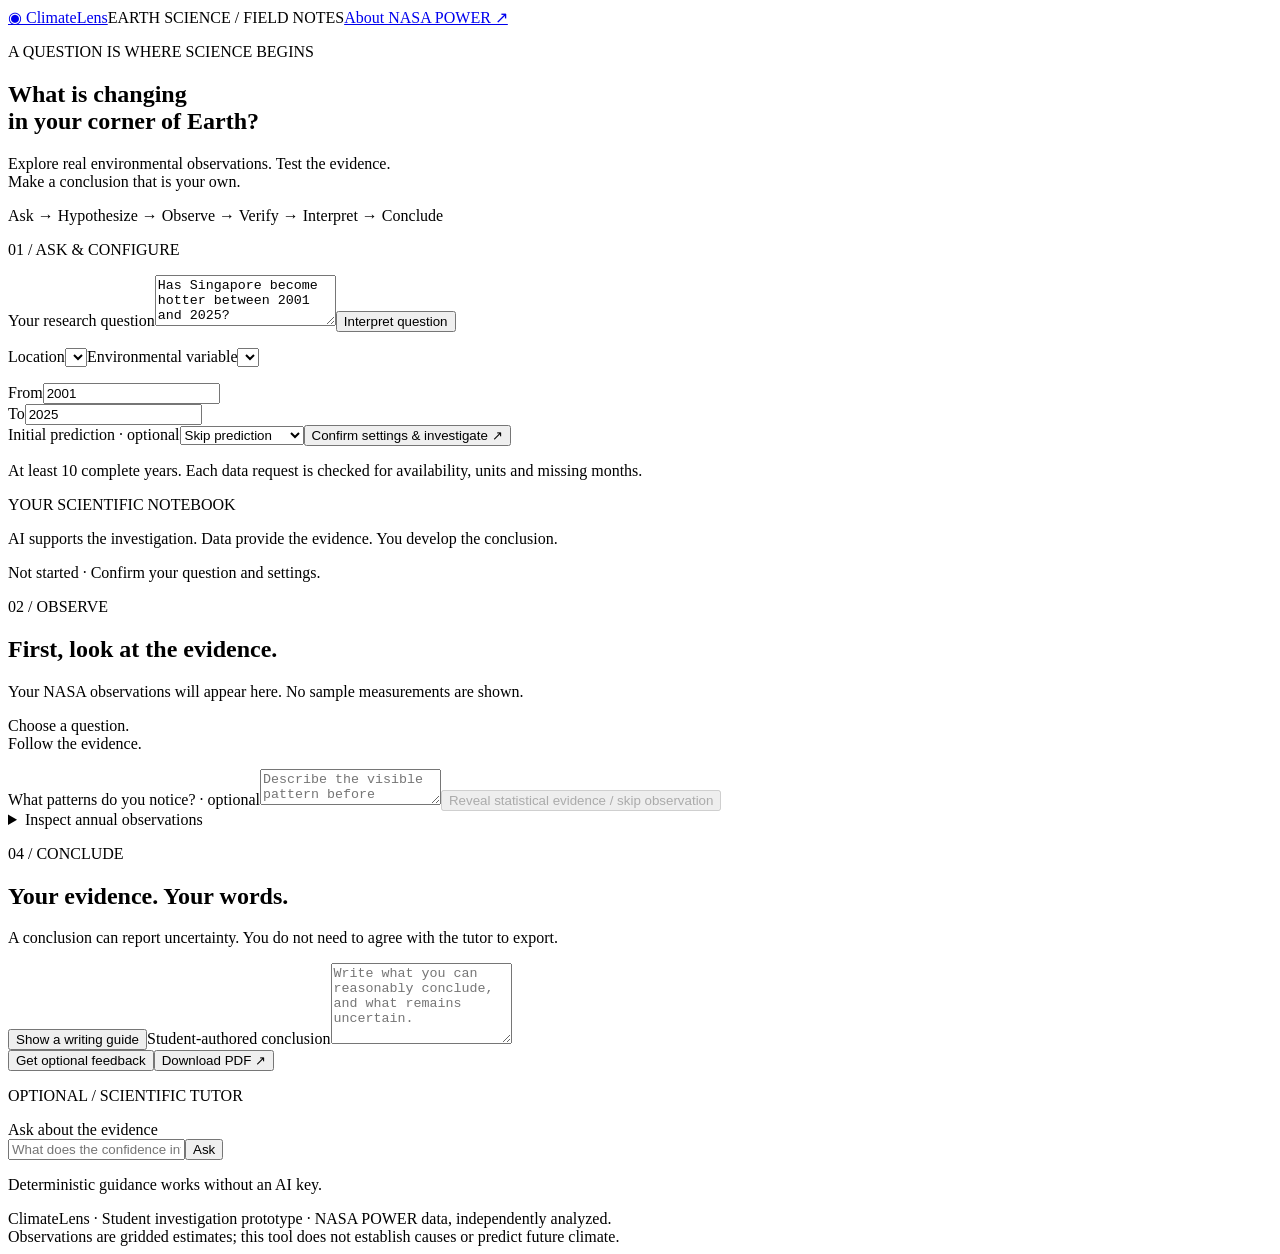
==== app/static/index.html @ 1e6ec60e "Add ClimateLens prototype and Chinese five-person collaboration guide" ====
<!doctype html><html lang="en"><head><meta charset="utf-8"><meta name="viewport" content="width=device-width,initial-scale=1"><title>ClimateLens — Ask. Investigate. Understand.</title><link rel="stylesheet" href="/static/style.css"></head><body>
<header><a href="/" class="brand">◉ ClimateLens</a><span>EARTH SCIENCE / FIELD NOTES</span><a href="https://power.larc.nasa.gov/" target="_blank" rel="noopener">About NASA POWER ↗</a></header>
<main><section class="hero"><p class="eyebrow">A QUESTION IS WHERE SCIENCE BEGINS</p><h1>What is changing<br>in your corner of Earth?</h1><p>Explore real environmental observations. Test the evidence.<br>Make a conclusion that is your own.</p><div class="steps">Ask <b>→</b> Hypothesize <b>→</b> Observe <b>→</b> Verify <b>→</b> Interpret <b>→</b> Conclude</div></section>
<div class="workspace"><aside><section class="card"><p class="eyebrow">01 / ASK & CONFIGURE</p><label for="question">Your research question</label><textarea id="question" rows="3">Has Singapore become hotter between 2001 and 2025?</textarea><button id="interpret" class="secondary">Interpret question</button><p id="parseMessage" class="muted"></p><label for="city">Location</label><select id="city"></select><label for="variable">Environmental variable</label><select id="variable"></select><p id="definition" class="muted"></p><div class="pair"><div><label for="start">From</label><input id="start" type="number" min="2001" value="2001"></div><div><label for="end">To</label><input id="end" type="number" min="2010" value="2025"></div></div><label for="hypothesis">Initial prediction · optional</label><select id="hypothesis"><option value="">Skip prediction</option><option>Increasing trend</option><option>Decreasing trend</option><option>No clear trend</option></select><button id="run">Confirm settings & investigate ↗</button><p class="muted">At least 10 complete years. Each data request is checked for availability, units and missing months.</p></section><div class="note">YOUR SCIENTIFIC NOTEBOOK<p>AI supports the investigation. Data provide the evidence. You develop the conclusion.</p></div></aside>
<div class="content"><div id="status" role="status" aria-live="polite">Not started · Confirm your question and settings.</div><section class="card"><p class="eyebrow">02 / OBSERVE</p><h2 id="chartTitle">First, look at the evidence.</h2><p id="source" class="muted">Your NASA observations will appear here. No sample measurements are shown.</p><div id="chart" class="chart"><p>Choose a question.<br>Follow the evidence.</p></div><label for="observation">What patterns do you notice? · optional</label><textarea id="observation" rows="2" placeholder="Describe the visible pattern before checking the statistics…"></textarea><button id="verify" class="secondary" disabled>Reveal statistical evidence / skip observation</button><details><summary>Inspect annual observations</summary><div id="table"></div></details></section>
<section id="evidence" class="card" hidden><p class="eyebrow">03 / VERIFY & INTERPRET</p><h2>How strong is the evidence?</h2><div id="metrics" class="metrics"></div><p id="interpretation"></p><details><summary>Method, quality and limitations</summary><div id="method"></div></details><label class="check"><input id="reviewed" type="checkbox"> I have reviewed the evidence.</label></section>
<section class="card"><p class="eyebrow">04 / CONCLUDE</p><h2>Your evidence. Your words.</h2><p class="muted">A conclusion can report uncertainty. You do not need to agree with the tutor to export.</p><button id="template" class="secondary">Show a writing guide</button><p id="guide" hidden>For [location] during [period], I found… The estimated change and confidence interval were… This suggests… One limitation is… My original expectation was…</p><label for="conclusion">Student-authored conclusion</label><textarea id="conclusion" rows="5" placeholder="Write what you can reasonably conclude, and what remains uncertain."></textarea><div class="actions"><button id="feedback" class="secondary">Get optional feedback</button><button id="export">Download PDF ↗</button></div></section>
<section class="card tutor"><p class="eyebrow">OPTIONAL / SCIENTIFIC TUTOR</p><label for="message">Ask about the evidence</label><div class="actions"><input id="message" placeholder="What does the confidence interval mean?"><button id="ask">Ask</button></div><p id="tutorMode" class="muted">Deterministic guidance works without an AI key.</p><div id="answer" role="status"></div><button id="applyProposal" class="secondary" hidden>Review proposed settings in Ask</button></section></div></div></main><footer>ClimateLens · Student investigation prototype · NASA POWER data, independently analyzed.<br>Observations are gridded estimates; this tool does not establish causes or predict future climate.</footer><script src="/static/app.js"></script></body></html>
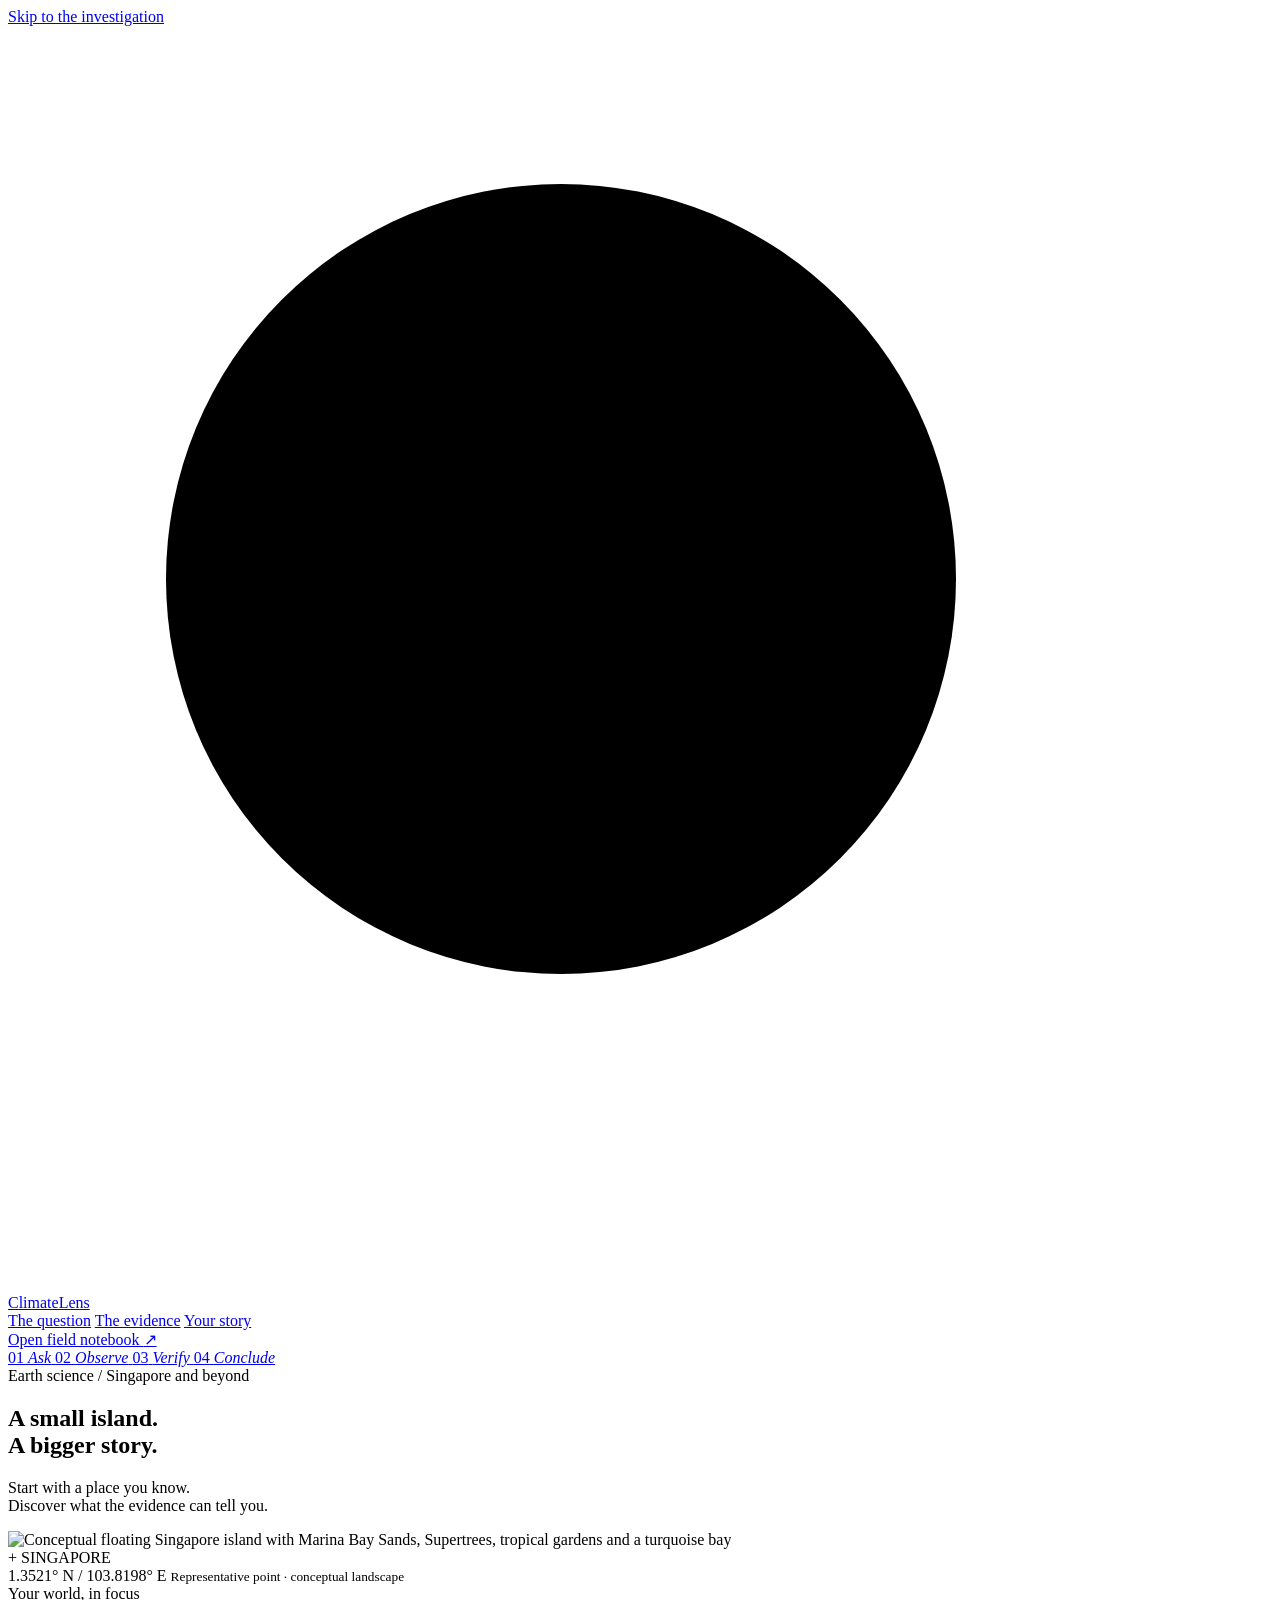
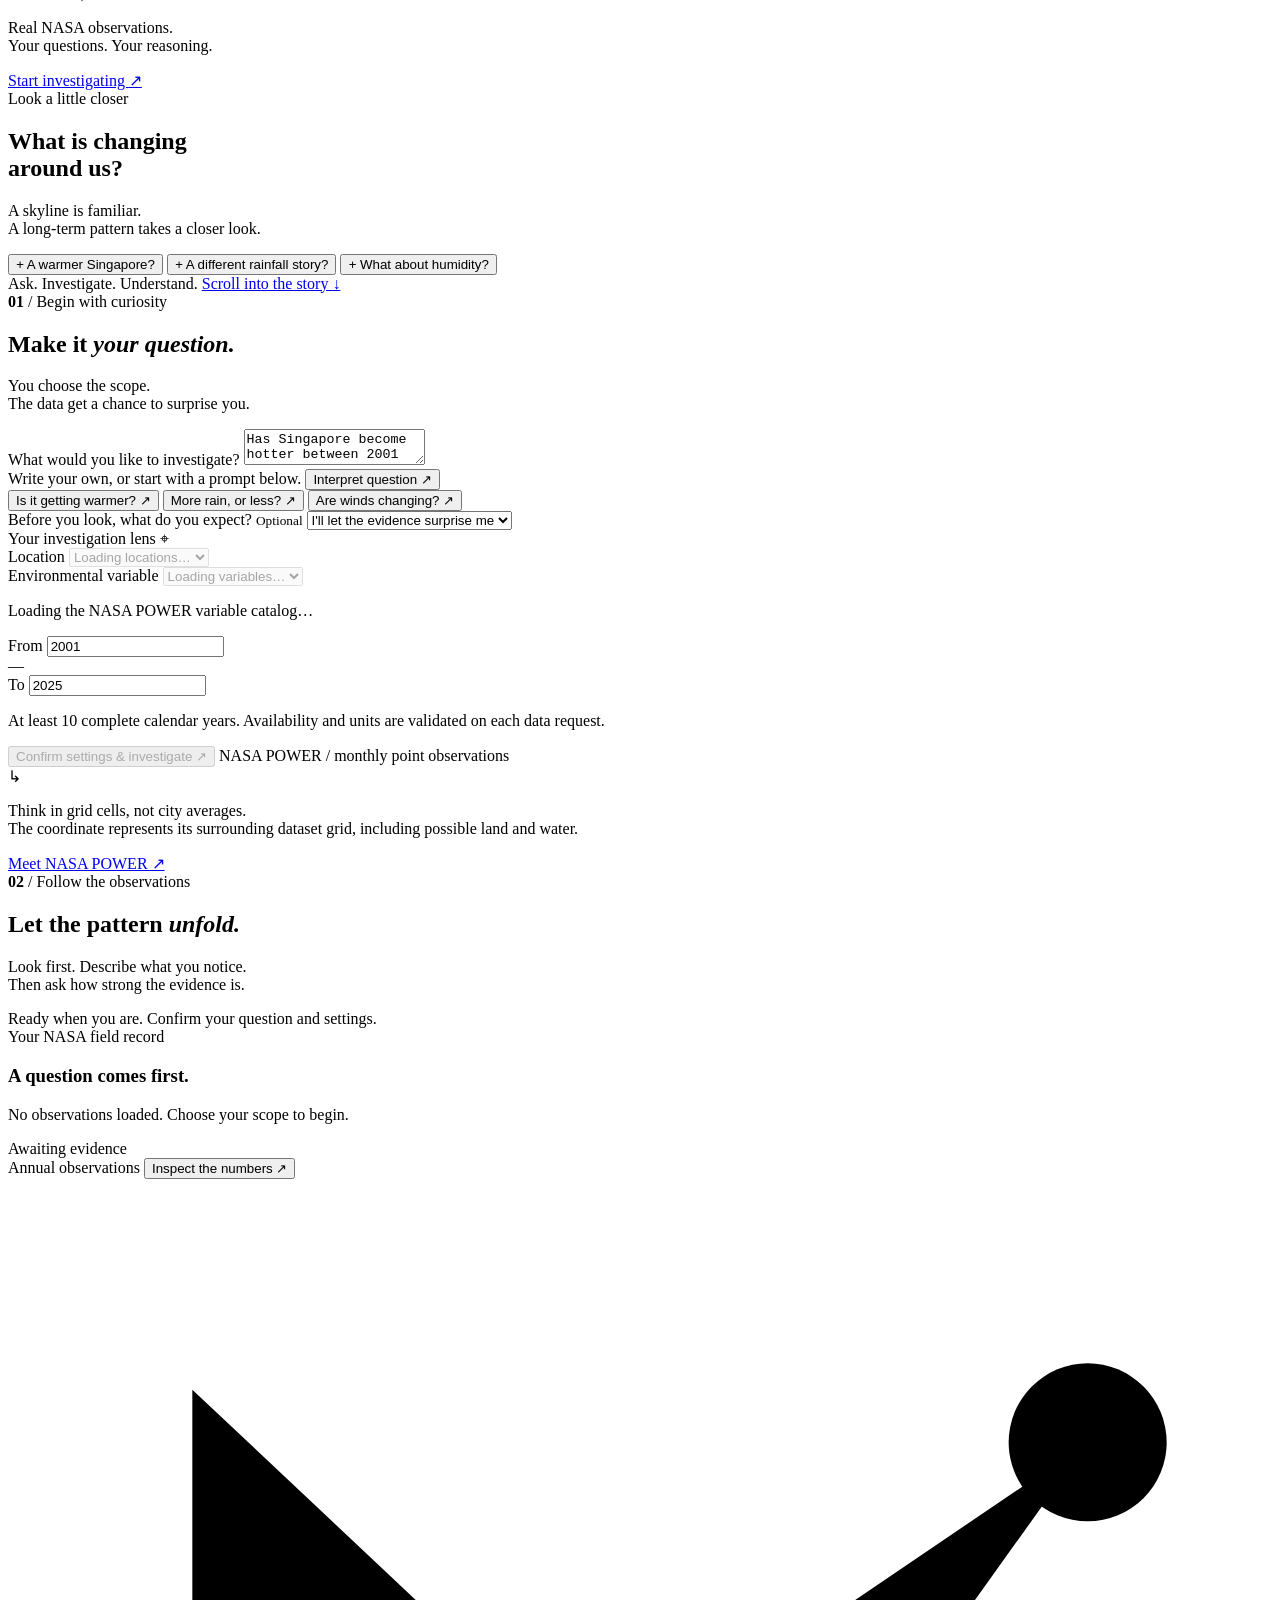
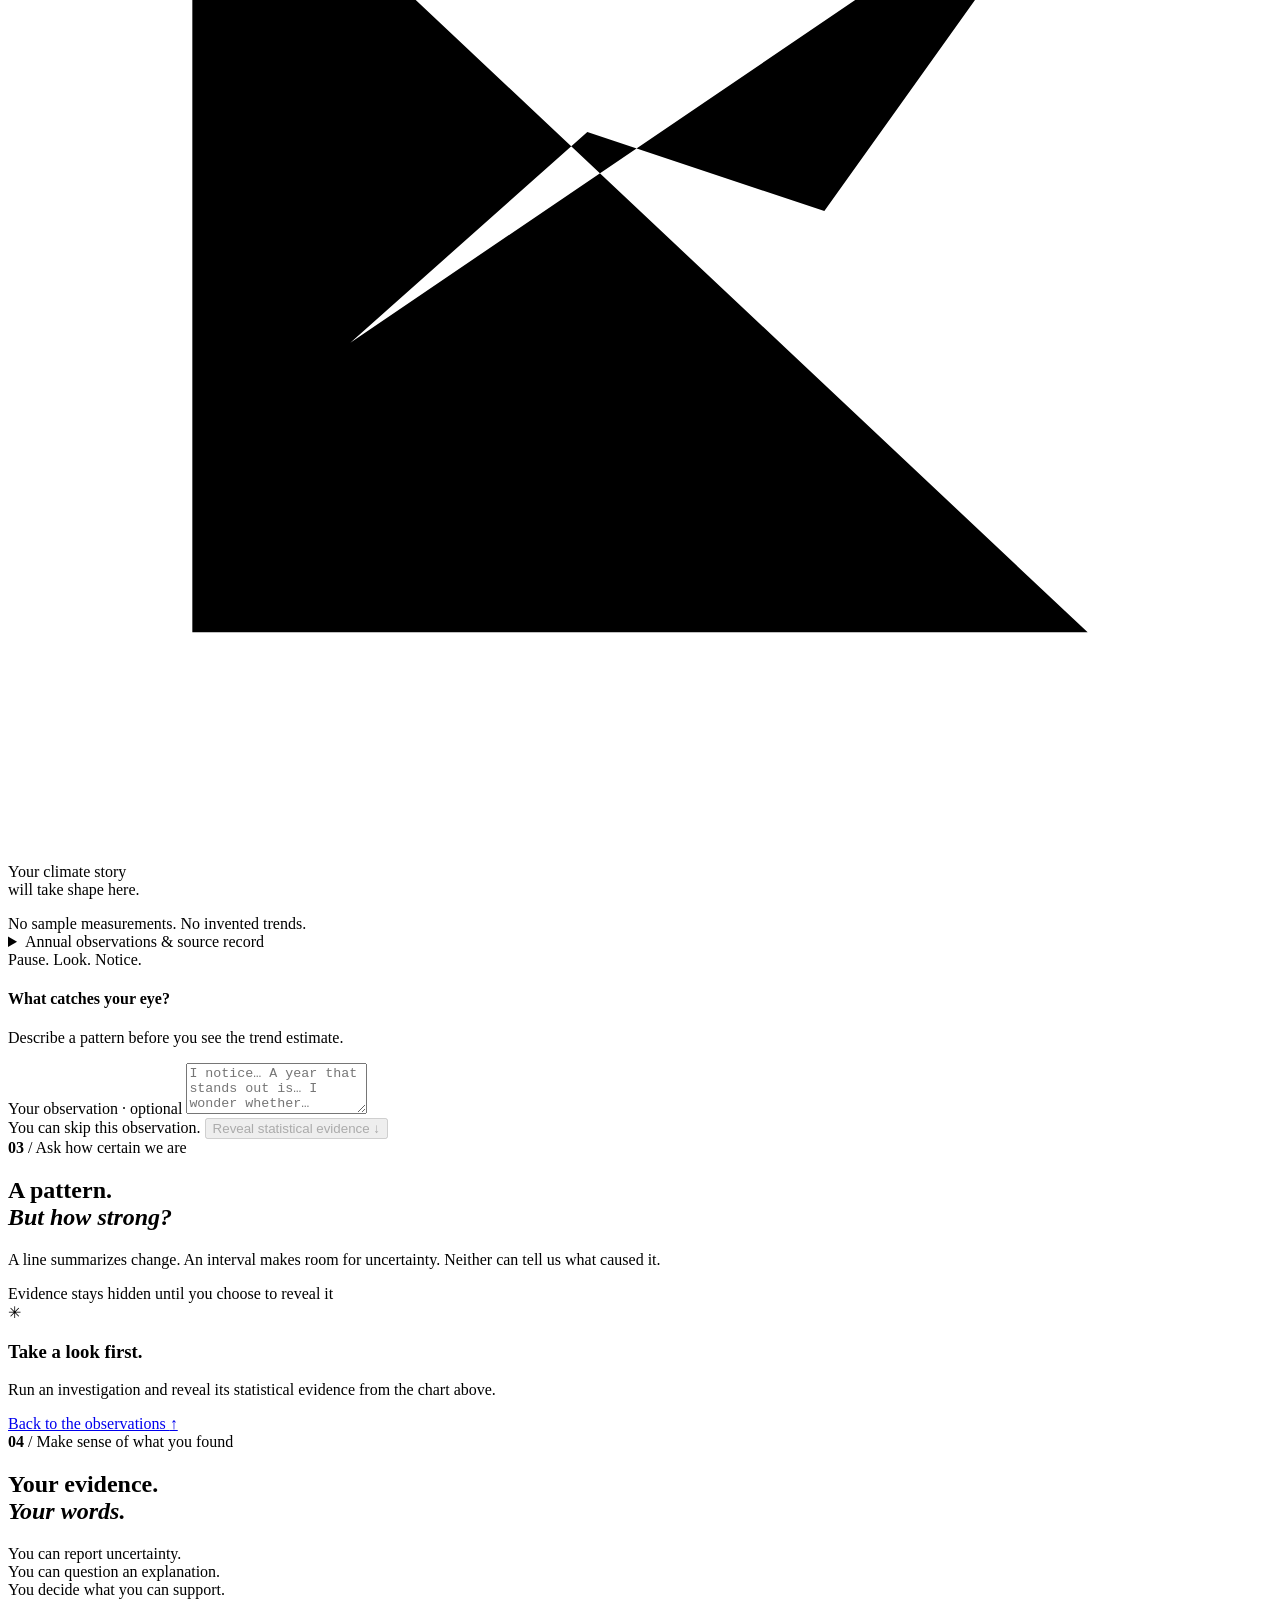
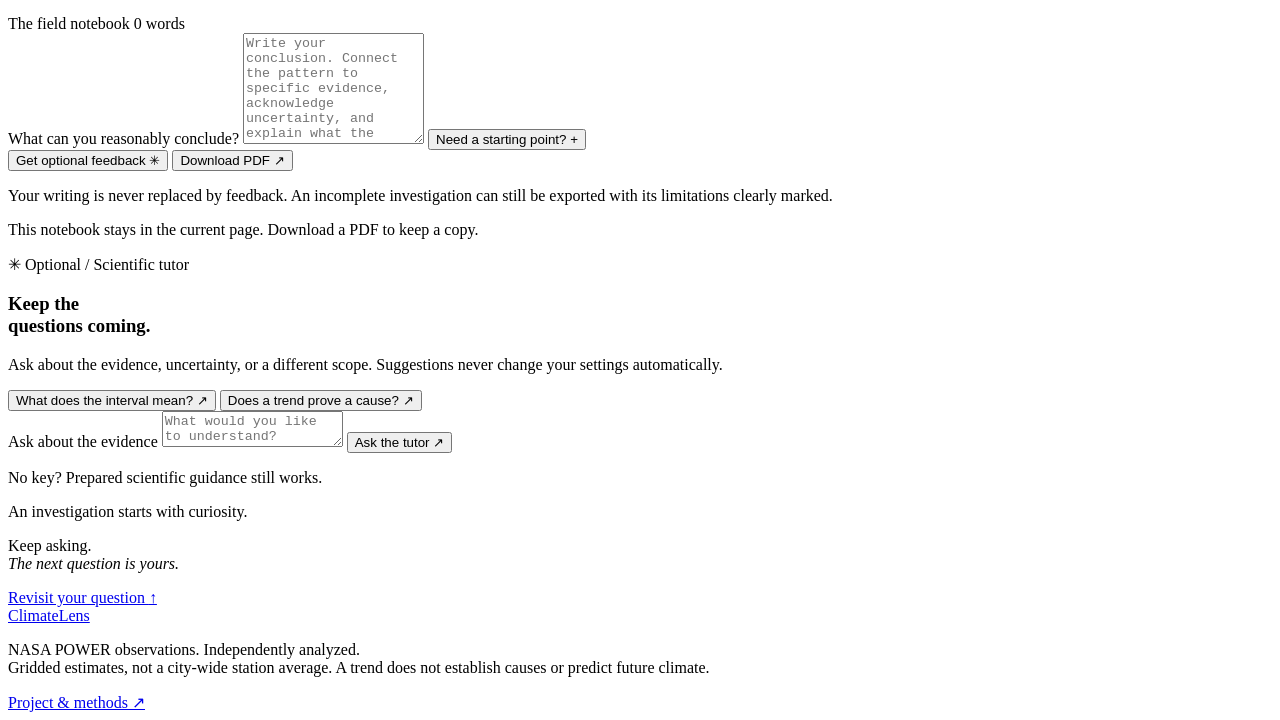
==== commit 2651ba14: "feat: integrate cinematic student investigation UI with NASA evidence" ====
--- a/app/static/index.html
+++ b/app/static/index.html
@@ -1,8 +1,416 @@
-<!doctype html><html lang="en"><head><meta charset="utf-8"><meta name="viewport" content="width=device-width,initial-scale=1"><title>ClimateLens — Ask. Investigate. Understand.</title><link rel="stylesheet" href="/static/style.css"></head><body>
-<header><a href="/" class="brand">◉ ClimateLens</a><span>EARTH SCIENCE / FIELD NOTES</span><a href="https://power.larc.nasa.gov/" target="_blank" rel="noopener">About NASA POWER ↗</a></header>
-<main><section class="hero"><p class="eyebrow">A QUESTION IS WHERE SCIENCE BEGINS</p><h1>What is changing<br>in your corner of Earth?</h1><p>Explore real environmental observations. Test the evidence.<br>Make a conclusion that is your own.</p><div class="steps">Ask <b>→</b> Hypothesize <b>→</b> Observe <b>→</b> Verify <b>→</b> Interpret <b>→</b> Conclude</div></section>
-<div class="workspace"><aside><section class="card"><p class="eyebrow">01 / ASK & CONFIGURE</p><label for="question">Your research question</label><textarea id="question" rows="3">Has Singapore become hotter between 2001 and 2025?</textarea><button id="interpret" class="secondary">Interpret question</button><p id="parseMessage" class="muted"></p><label for="city">Location</label><select id="city"></select><label for="variable">Environmental variable</label><select id="variable"></select><p id="definition" class="muted"></p><div class="pair"><div><label for="start">From</label><input id="start" type="number" min="2001" value="2001"></div><div><label for="end">To</label><input id="end" type="number" min="2010" value="2025"></div></div><label for="hypothesis">Initial prediction · optional</label><select id="hypothesis"><option value="">Skip prediction</option><option>Increasing trend</option><option>Decreasing trend</option><option>No clear trend</option></select><button id="run">Confirm settings & investigate ↗</button><p class="muted">At least 10 complete years. Each data request is checked for availability, units and missing months.</p></section><div class="note">YOUR SCIENTIFIC NOTEBOOK<p>AI supports the investigation. Data provide the evidence. You develop the conclusion.</p></div></aside>
-<div class="content"><div id="status" role="status" aria-live="polite">Not started · Confirm your question and settings.</div><section class="card"><p class="eyebrow">02 / OBSERVE</p><h2 id="chartTitle">First, look at the evidence.</h2><p id="source" class="muted">Your NASA observations will appear here. No sample measurements are shown.</p><div id="chart" class="chart"><p>Choose a question.<br>Follow the evidence.</p></div><label for="observation">What patterns do you notice? · optional</label><textarea id="observation" rows="2" placeholder="Describe the visible pattern before checking the statistics…"></textarea><button id="verify" class="secondary" disabled>Reveal statistical evidence / skip observation</button><details><summary>Inspect annual observations</summary><div id="table"></div></details></section>
-<section id="evidence" class="card" hidden><p class="eyebrow">03 / VERIFY & INTERPRET</p><h2>How strong is the evidence?</h2><div id="metrics" class="metrics"></div><p id="interpretation"></p><details><summary>Method, quality and limitations</summary><div id="method"></div></details><label class="check"><input id="reviewed" type="checkbox"> I have reviewed the evidence.</label></section>
-<section class="card"><p class="eyebrow">04 / CONCLUDE</p><h2>Your evidence. Your words.</h2><p class="muted">A conclusion can report uncertainty. You do not need to agree with the tutor to export.</p><button id="template" class="secondary">Show a writing guide</button><p id="guide" hidden>For [location] during [period], I found… The estimated change and confidence interval were… This suggests… One limitation is… My original expectation was…</p><label for="conclusion">Student-authored conclusion</label><textarea id="conclusion" rows="5" placeholder="Write what you can reasonably conclude, and what remains uncertain."></textarea><div class="actions"><button id="feedback" class="secondary">Get optional feedback</button><button id="export">Download PDF ↗</button></div></section>
-<section class="card tutor"><p class="eyebrow">OPTIONAL / SCIENTIFIC TUTOR</p><label for="message">Ask about the evidence</label><div class="actions"><input id="message" placeholder="What does the confidence interval mean?"><button id="ask">Ask</button></div><p id="tutorMode" class="muted">Deterministic guidance works without an AI key.</p><div id="answer" role="status"></div><button id="applyProposal" class="secondary" hidden>Review proposed settings in Ask</button></section></div></div></main><footer>ClimateLens · Student investigation prototype · NASA POWER data, independently analyzed.<br>Observations are gridded estimates; this tool does not establish causes or predict future climate.</footer><script src="/static/app.js"></script></body></html>
+<!doctype html>
+<html lang="en">
+<head>
+<meta charset="utf-8">
+<meta name="viewport" content="width=device-width,initial-scale=1">
+<meta name="theme-color" content="#e6ebe5">
+<meta name="description" content="A small island. A bigger climate story. Explore real NASA POWER evidence and develop your own conclusion.">
+<title>ClimateLens — Ask. Investigate. Understand.</title>
+<link rel="stylesheet" href="/static/style.css">
+<script src="/static/ui-utils.js" defer>
+</script>
+<script src="/static/app.js" defer>
+</script>
+</head>
+<body>
+<a class="skip" href="#ask">Skip to the investigation</a>
+<div class="reading-progress" aria-hidden="true">
+<i>
+</i>
+</div>
+<header class="site-header">
+<a href="#home" class="brand" aria-label="ClimateLens home">
+<svg viewBox="0 0 32 32" aria-hidden="true">
+<circle cx="14" cy="14" r="10"/>
+<path d="m21 21 8 8M4 14h20M14 4c-7 7-7 13 0 20 7-7 7-13 0-20"/>
+<circle class="lens-dot" cx="14" cy="14" r="3"/>
+</svg>ClimateLens</a>
+<nav aria-label="Main navigation">
+<a href="#ask">The question</a>
+<a href="#observe">The evidence</a>
+<a href="#conclude">Your story</a>
+</nav>
+<a href="#ask" class="header-cta">Open field notebook <span>↗</span>
+</a>
+</header>
+<aside class="chapter-rail" aria-label="Investigation chapters">
+<a href="#ask" data-chapter="ask">
+<span>01</span>
+<em>Ask</em>
+</a>
+<a href="#observe" data-chapter="observe">
+<span>02</span>
+<em>Observe</em>
+</a>
+<a href="#verify-section" data-chapter="verify-section">
+<span>03</span>
+<em>Verify</em>
+</a>
+<a href="#conclude" data-chapter="conclude">
+<span>04</span>
+<em>Conclude</em>
+</a>
+</aside>
+<main>
+<section class="hero-story" id="home" aria-label="Explore Singapore">
+<div class="hero-stage">
+<div class="sky-grain" aria-hidden="true">
+</div>
+<div class="orbit" aria-hidden="true">
+</div>
+<div class="hero-copy">
+<span class="eyebrow">
+<i>
+</i> Earth science / Singapore and beyond</span>
+<h1>A small island.<br>
+<span>A bigger story.</span>
+</h1>
+<p>Start with a place you know.<br>Discover what the evidence can tell you.</p>
+</div>
+<div class="island-camera">
+<img class="island" src="/static/assets/singapore-island.webp" width="1536" height="1024" alt="Conceptual floating Singapore island with Marina Bay Sands, Supertrees, tropical gardens and a turquoise bay" fetchpriority="high">
+</div>
+<div class="island-coordinate mono">+ SINGAPORE<br>
+<span>1.3521° N / 103.8198° E</span>
+<small>Representative point · conceptual landscape</small>
+</div>
+<div class="hero-note">
+<span class="chip">Your world, in focus</span>
+<p>Real NASA observations.<br>Your questions. Your reasoning.</p>
+<a href="#ask" class="text-link">Start investigating <span>↗</span>
+</a>
+</div>
+<div class="fly-copy">
+<span class="chip">Look a little closer</span>
+<h2>What is changing<br>around us?</h2>
+<p>A skyline is familiar.<br>A long-term pattern takes a closer look.</p>
+</div>
+<div class="island-topics" aria-label="Choose a starting question">
+<button data-topic="T2M" class="island-topic heat">
+<i>+</i>
+<span>A warmer Singapore?</span>
+</button>
+<button data-topic="PRECTOTCORR" class="island-topic rain">
+<i>+</i>
+<span>A different rainfall story?</span>
+</button>
+<button data-topic="RH2M" class="island-topic humidity">
+<i>+</i>
+<span>What about humidity?</span>
+</button>
+</div>
+<div class="hero-floor">
+<span class="mono">Ask. Investigate. Understand.</span>
+<a href="#ask" class="scroll-link mono">Scroll into the story <span>↓</span>
+</a>
+</div>
+</div>
+</section>
+<div class="journey">
+<div class="journey-line" aria-hidden="true">
+</div>
+<section id="ask" class="chapter ask-section">
+<div class="chapter-heading reveal">
+<div>
+<span class="eyebrow">
+<b>01</b> / Begin with curiosity</span>
+<h2>Make it <em>your question.</em>
+</h2>
+</div>
+<p>You choose the scope.<br>The data get a chance to surprise you.</p>
+</div>
+<div class="ask-layout">
+<div class="question-card reveal">
+<label for="question">What would you like to investigate?</label>
+<textarea id="question" rows="2" maxlength="2000">Has Singapore become hotter between 2001 and 2025?</textarea>
+<div class="question-bottom">
+<span>Write your own, or start with a prompt below.</span>
+<button id="interpret" class="text-button">Interpret question <span>↗</span>
+</button>
+</div>
+<p id="parseMessage" class="inline-message" role="status" hidden>
+</p>
+<div class="question-prompts" aria-label="Starter questions">
+<button data-question="T2M">Is it getting warmer? <span>↗</span>
+</button>
+<button data-question="PRECTOTCORR">More rain, or less? <span>↗</span>
+</button>
+<button data-question="WS10M">Are winds changing? <span>↗</span>
+</button>
+</div>
+<div class="prediction">
+<label for="hypothesis">Before you look, what do you expect? <small>Optional</small>
+</label>
+<select id="hypothesis">
+<option value="">I'll let the evidence surprise me</option>
+<option>Increasing trend</option>
+<option>Decreasing trend</option>
+<option>No clear trend</option>
+</select>
+</div>
+</div>
+<div class="scope-card reveal">
+<div class="scope-title">
+<span class="mono">Your investigation lens</span>
+<span aria-hidden="true">⌖</span>
+</div>
+<div class="scope-fields">
+<div>
+<label for="city">Location</label>
+<select id="city" disabled>
+<option value="">Loading locations…</option>
+</select>
+</div>
+<div>
+<label for="variable">Environmental variable</label>
+<select id="variable" disabled>
+<option value="">Loading variables…</option>
+</select>
+</div>
+</div>
+<p id="definition" class="field-help">Loading the NASA POWER variable catalog…</p>
+<div class="year-pair">
+<div>
+<label for="start">From</label>
+<input id="start" type="number" min="2001" value="2001" inputmode="numeric">
+</div>
+<span>—</span>
+<div>
+<label for="end">To</label>
+<input id="end" type="number" min="2001" value="2025" inputmode="numeric">
+</div>
+</div>
+<p class="field-help">At least 10 complete calendar years. Availability and units are validated on each data request.</p>
+<p id="scopeError" class="inline-message error" role="alert" hidden>
+</p>
+<button id="run" class="primary" disabled>
+<span>Confirm settings & investigate</span>
+<span class="button-arrow">↗</span>
+</button>
+<span class="scope-detail" id="scopeDetail">NASA POWER / monthly point observations</span>
+</div>
+</div>
+<div class="transition-note reveal">
+<span class="line-icon">↳</span>
+<p>Think in grid cells, not city averages.<br>
+<span>The coordinate represents its surrounding dataset grid, including possible land and water.</span>
+</p>
+<a href="https://power.larc.nasa.gov/" target="_blank" rel="noopener">Meet NASA POWER ↗</a>
+</div>
+</section>
+<section id="observe" class="chapter observe-section">
+<div class="chapter-heading reveal">
+<div>
+<span class="eyebrow">
+<b>02</b> / Follow the observations</span>
+<h2>Let the pattern <em>unfold.</em>
+</h2>
+</div>
+<p>Look first. Describe what you notice.<br>Then ask how strong the evidence is.</p>
+</div>
+<div id="status" class="status-bar reveal" role="status" aria-live="polite">
+<span class="status-dot">
+</span>
+<span id="statusText">Ready when you are. Confirm your question and settings.</span>
+</div>
+<article class="observation-card reveal" id="observationCard">
+<div class="chart-header">
+<div>
+<span class="mono" id="dataLabel">Your NASA field record</span>
+<h3 id="chartTitle">A question comes first.</h3>
+<p id="source" class="field-help">No observations loaded. Choose your scope to begin.</p>
+</div>
+<span class="data-badge" id="dataBadge">Awaiting evidence</span>
+</div>
+<div class="chart-legend" aria-label="Chart legend">
+<span>
+<i class="observed-key">
+</i> Annual observations</span>
+<span id="trendLegend" hidden>
+<i class="trend-key">
+</i> Fitted trend</span>
+<button id="toggleTable" class="text-button" aria-expanded="false" aria-controls="annualDetails">Inspect the numbers <span>↗</span>
+</button>
+</div>
+<div id="chart" class="chart">
+<div class="chart-empty">
+<svg viewBox="0 0 48 48" aria-hidden="true">
+<path d="M7 8v32h34M13 29l9-8 9 3 10-14"/>
+<circle cx="41" cy="10" r="3"/>
+</svg>
+<p>Your climate story<br>will take shape here.</p>
+<span>No sample measurements. No invented trends.</span>
+</div>
+</div>
+<div class="chart-tooltip" id="chartTooltip" role="status" hidden>
+</div>
+<div class="year-explorer" id="yearExplorer" hidden>
+<label for="yearCursor">Explore one year <strong id="selectedYear">
+</strong>
+</label>
+<input id="yearCursor" type="range" min="0" max="0" value="0" aria-label="Explore annual observations">
+<output id="selectedValue" for="yearCursor">
+</output>
+</div>
+<details id="annualDetails">
+<summary>Annual observations & source record</summary>
+<div class="table-wrap" id="table">
+</div>
+<div id="sourceRecord" class="source-record">
+</div>
+</details>
+<div class="observation-writing">
+<div>
+<span class="mono">Pause. Look. Notice.</span>
+<h4>What catches your eye?</h4>
+<p>Describe a pattern before you see the trend estimate.</p>
+</div>
+<div>
+<label class="sr-only" for="observation">Your observation · optional</label>
+<textarea id="observation" rows="3" maxlength="4000" placeholder="I notice… A year that stands out is… I wonder whether…">
+</textarea>
+</div>
+</div>
+<div class="continue-row">
+<span>You can skip this observation.</span>
+<button id="verify" class="primary" disabled>
+<span>Reveal statistical evidence</span>
+<span class="button-arrow">↓</span>
+</button>
+</div>
+</article>
+</section>
+<section id="verify-section" class="chapter verify-section">
+<div class="verify-text reveal">
+<span class="eyebrow">
+<b>03</b> / Ask how certain we are</span>
+<h2>A pattern.<br>
+<em>But how strong?</em>
+</h2>
+<p>A line summarizes change. An interval makes room for uncertainty. Neither can tell us what caused it.</p>
+<span class="verification-seal mono" id="verificationSeal">Evidence stays hidden until you choose to reveal it</span>
+</div>
+<div class="evidence-placeholder reveal" id="evidencePlaceholder">
+<span class="large-asterisk" aria-hidden="true">✳</span>
+<h3>Take a look first.</h3>
+<p>Run an investigation and reveal its statistical evidence from the chart above.</p>
+<a href="#observe" class="text-link">Back to the observations <span>↑</span>
+</a>
+</div>
+<article id="evidence" class="evidence-panel" hidden>
+<div id="metrics" class="metrics">
+</div>
+<p id="interpretation" class="interpretation">
+</p>
+<details>
+<summary>Method, quality & limitations</summary>
+<div id="method" class="method-copy">
+</div>
+<div id="excludedYears">
+</div>
+</details>
+<label class="review-check">
+<input id="reviewed" type="checkbox">
+<span>I have reviewed the evidence.<small>Reading the result is a step. Your conclusion is still yours to write.</small>
+</span>
+</label>
+<a href="#conclude" class="text-link">Bring it into your own words <span>↓</span>
+</a>
+</article>
+</section>
+<section id="conclude" class="chapter conclude-section">
+<div class="chapter-heading reveal">
+<div>
+<span class="eyebrow">
+<b>04</b> / Make sense of what you found</span>
+<h2>Your evidence.<br>
+<em>Your words.</em>
+</h2>
+</div>
+<p>You can report uncertainty.<br>You can question an explanation.<br>You decide what you can support.</p>
+</div>
+<div class="conclusion-layout">
+<article class="conclusion-card reveal">
+<div class="notebook-top">
+<span class="mono">The field notebook</span>
+<span id="wordCount">0 words</span>
+</div>
+<label for="conclusion">What can you reasonably conclude?</label>
+<textarea id="conclusion" rows="7" maxlength="12000" placeholder="Write your conclusion. Connect the pattern to specific evidence, acknowledge uncertainty, and explain what the analysis cannot tell you.">
+</textarea>
+<button id="template" class="text-button" aria-expanded="false" aria-controls="guide">Need a starting point? <span>+</span>
+</button>
+<p id="guide" class="writing-guide" hidden>For [location] during [period], I found… The estimated change and confidence interval were… This suggests… One limitation is… My original expectation was…</p>
+<div class="actions">
+<button id="feedback" class="secondary">
+<span>Get optional feedback</span>
+<span>✳</span>
+</button>
+<button id="export" class="primary">
+<span>Download PDF</span>
+<span class="button-arrow">↗</span>
+</button>
+</div>
+<div id="feedbackStatus" class="feedback-status" role="status" aria-live="polite" hidden>
+</div>
+<div id="feedbackPanel" class="feedback-panel" hidden>
+<div>
+<span class="mono">A second perspective</span>
+<span id="feedbackMode" class="mode-badge">
+</span>
+</div>
+<p id="feedbackText">
+</p>
+<p id="feedbackReason" class="reason-note">
+</p>
+</div>
+<p class="field-help">Your writing is never replaced by feedback. An incomplete investigation can still be exported with its limitations clearly marked.</p>
+<p id="draftNote" class="draft-note" role="status">This notebook stays in the current page. Download a PDF to keep a copy.</p>
+</article>
+<aside class="tutor-card reveal" id="tutor">
+<span class="tutor-mark" aria-hidden="true">✳</span>
+<span class="eyebrow">Optional / Scientific tutor</span>
+<h3>Keep the<br>questions coming.</h3>
+<p class="field-help">Ask about the evidence, uncertainty, or a different scope. Suggestions never change your settings automatically.</p>
+<div class="tutor-prompts">
+<button data-tutor="What does the confidence interval mean?">What does the interval mean? <span>↗</span>
+</button>
+<button data-tutor="Does a statistically significant trend prove a cause?">Does a trend prove a cause? <span>↗</span>
+</button>
+</div>
+<label for="message">Ask about the evidence</label>
+<textarea id="message" rows="2" maxlength="2000" placeholder="What would you like to understand?">
+</textarea>
+<button id="ask" class="text-button">Ask the tutor <span>↗</span>
+</button>
+<p id="tutorMode" class="mode-note">No key? Prepared scientific guidance still works.</p>
+<p id="tutorReason" class="reason-note">
+</p>
+<div id="answer" class="tutor-answer" role="status" aria-live="polite">
+</div>
+<button id="applyProposal" class="secondary" hidden>Review proposed settings in Ask ↑</button>
+</aside>
+</div>
+<div class="closing-note reveal">
+<span class="mono" id="completionLabel">An investigation starts with curiosity.</span>
+<p>Keep asking.<br>
+<em>The next question is yours.</em>
+</p>
+<a href="#ask" class="text-link">Revisit your question <span>↑</span>
+</a>
+</div>
+</section>
+</div>
+</main>
+<footer>
+<a href="#home" class="brand">ClimateLens</a>
+<p>NASA POWER observations. Independently analyzed.<br>Gridded estimates, not a city-wide station average. A trend does not establish causes or predict future climate.</p>
+<a href="https://github.com/js25040304-ship-it/climatelens" target="_blank" rel="noopener">Project & methods ↗</a>
+</footer>
+<div class="toast" id="toast" role="status" aria-live="polite">
+</div>
+<noscript>
+<p class="noscript">Enable JavaScript to load data and use the investigation notebook.</p>
+</noscript>
+</body>
+</html>
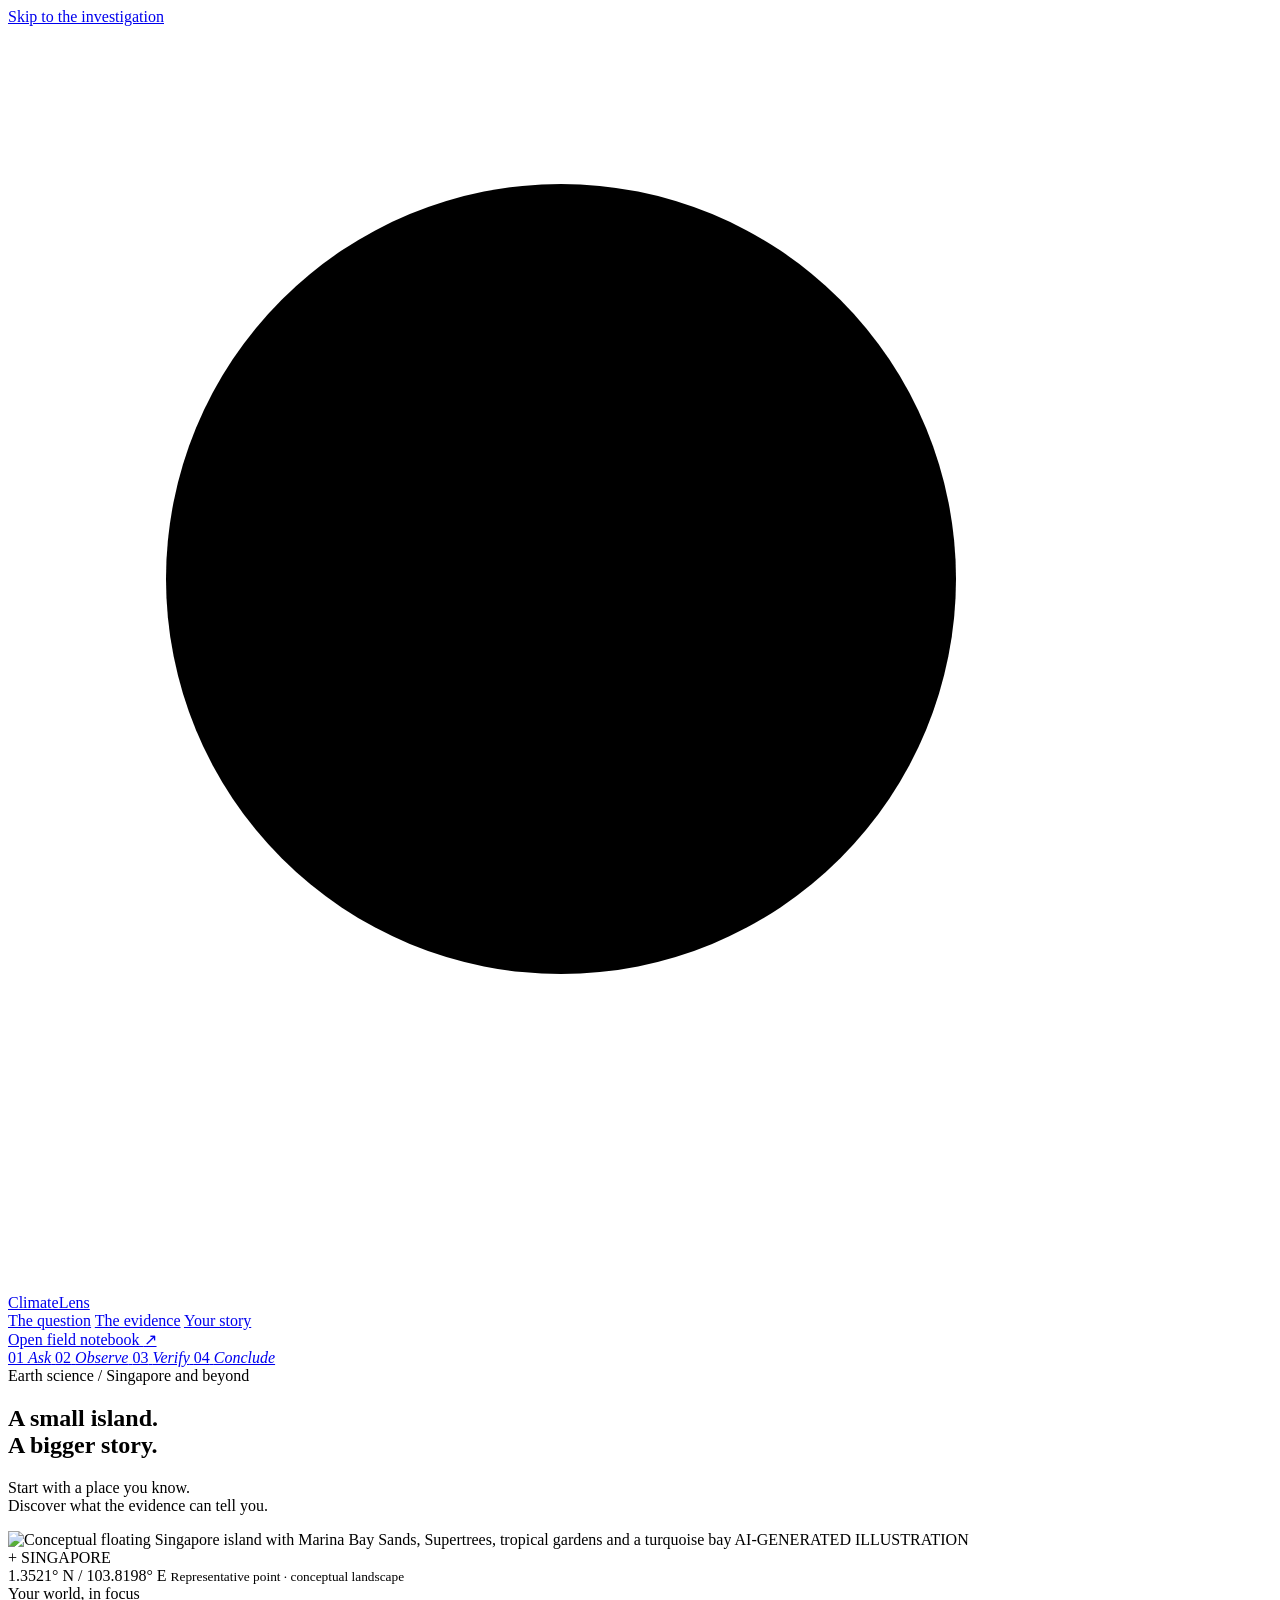
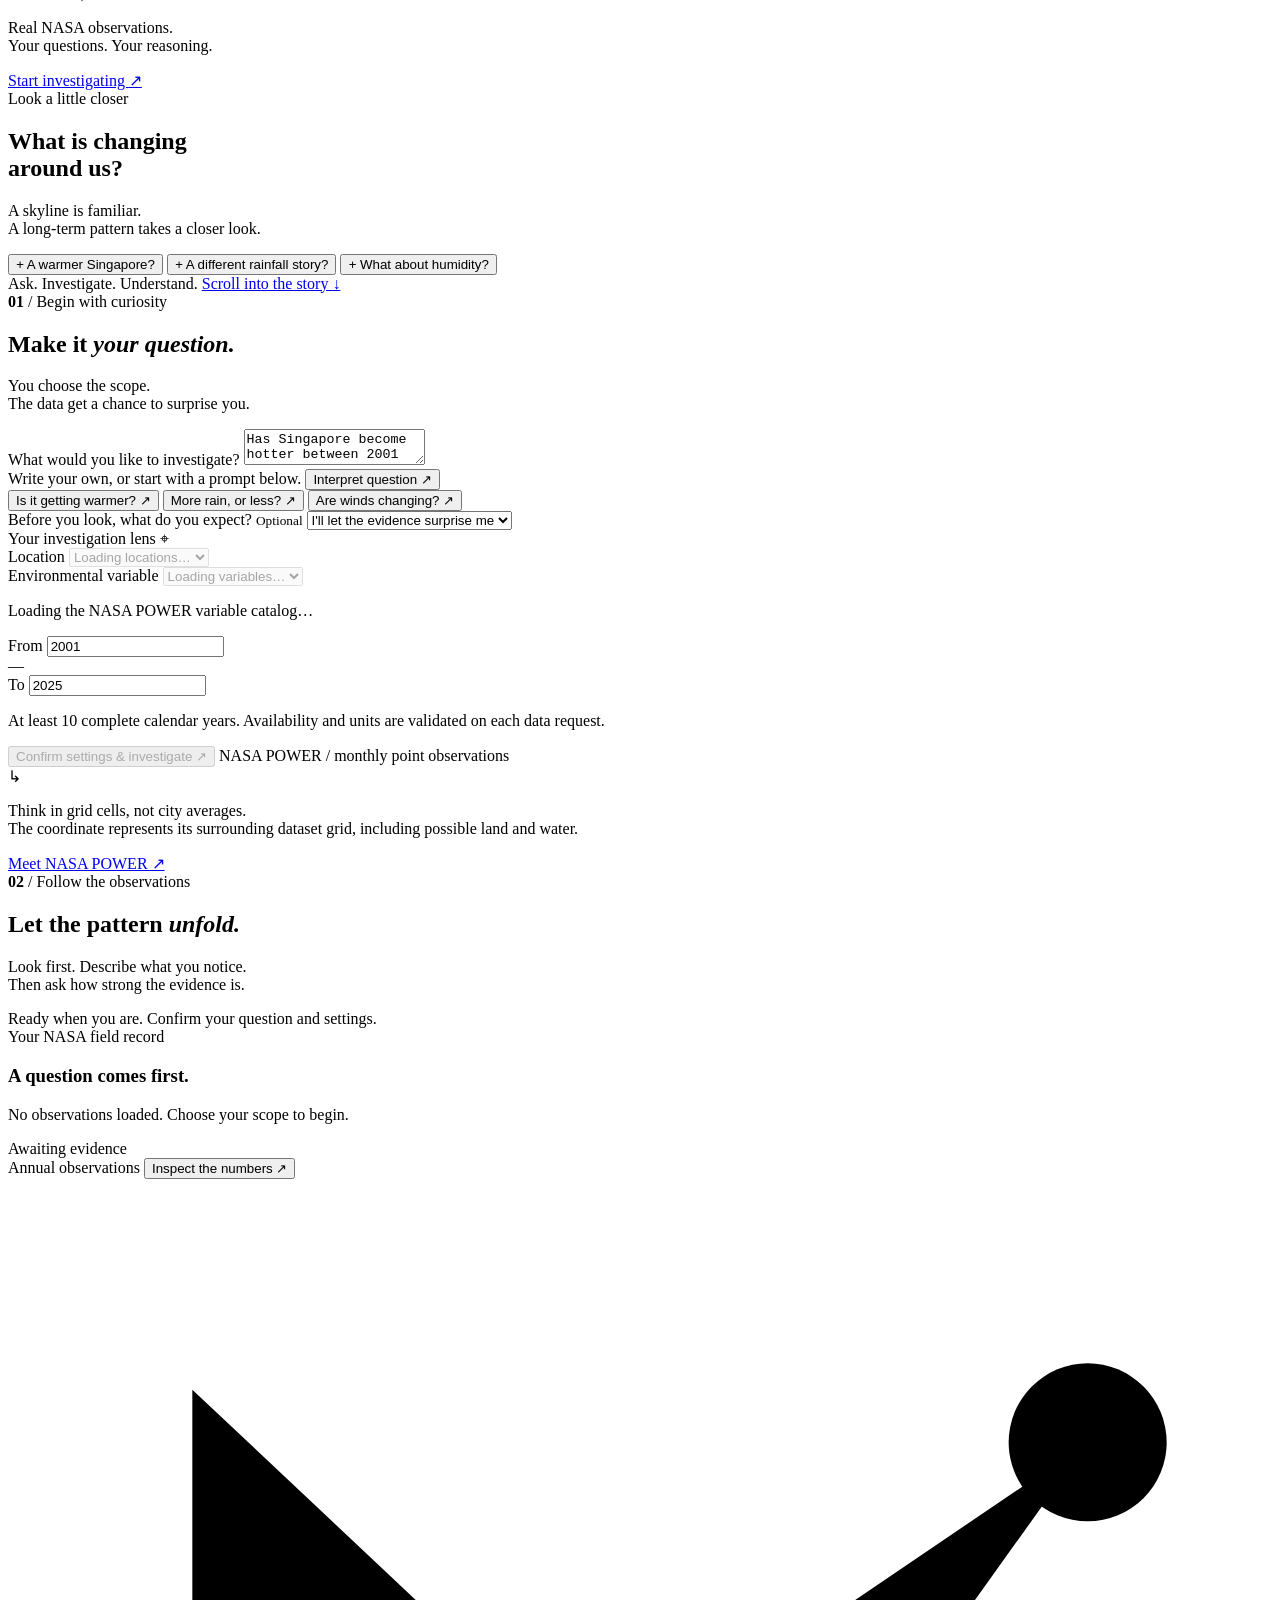
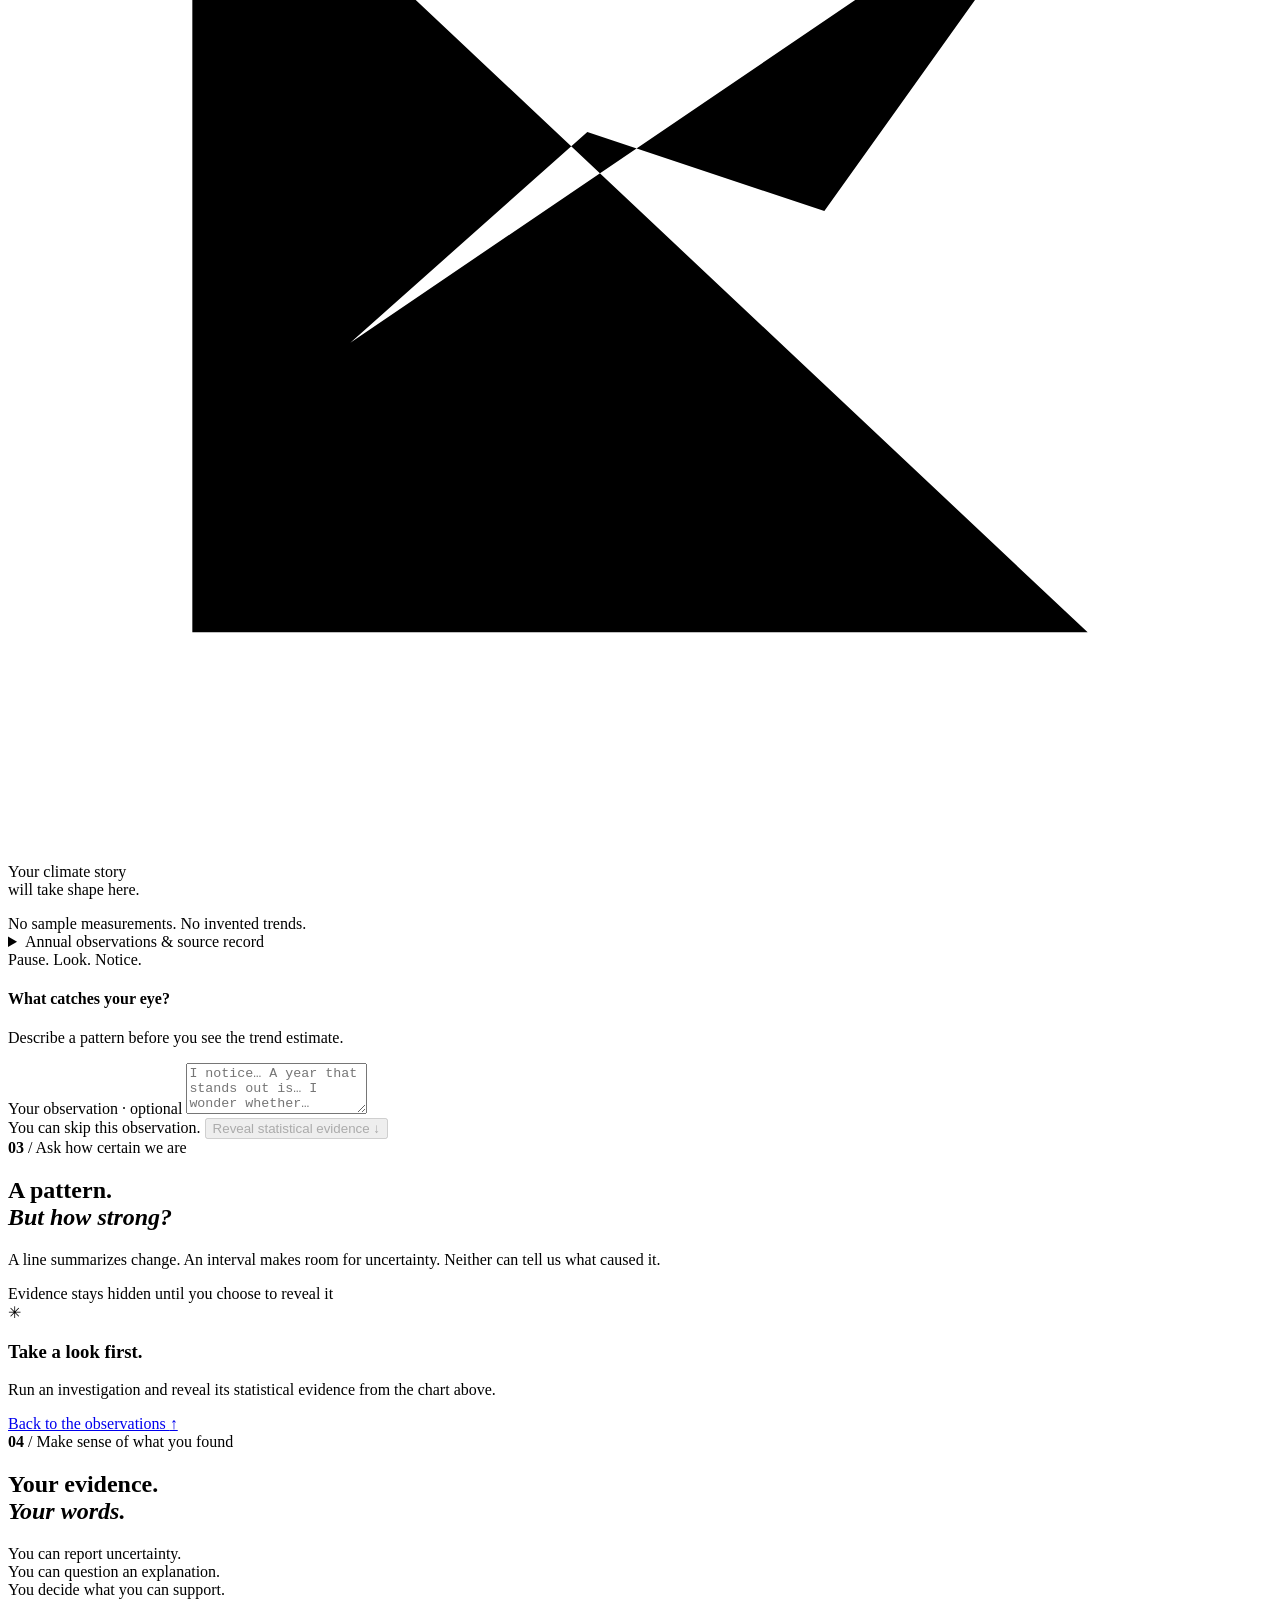
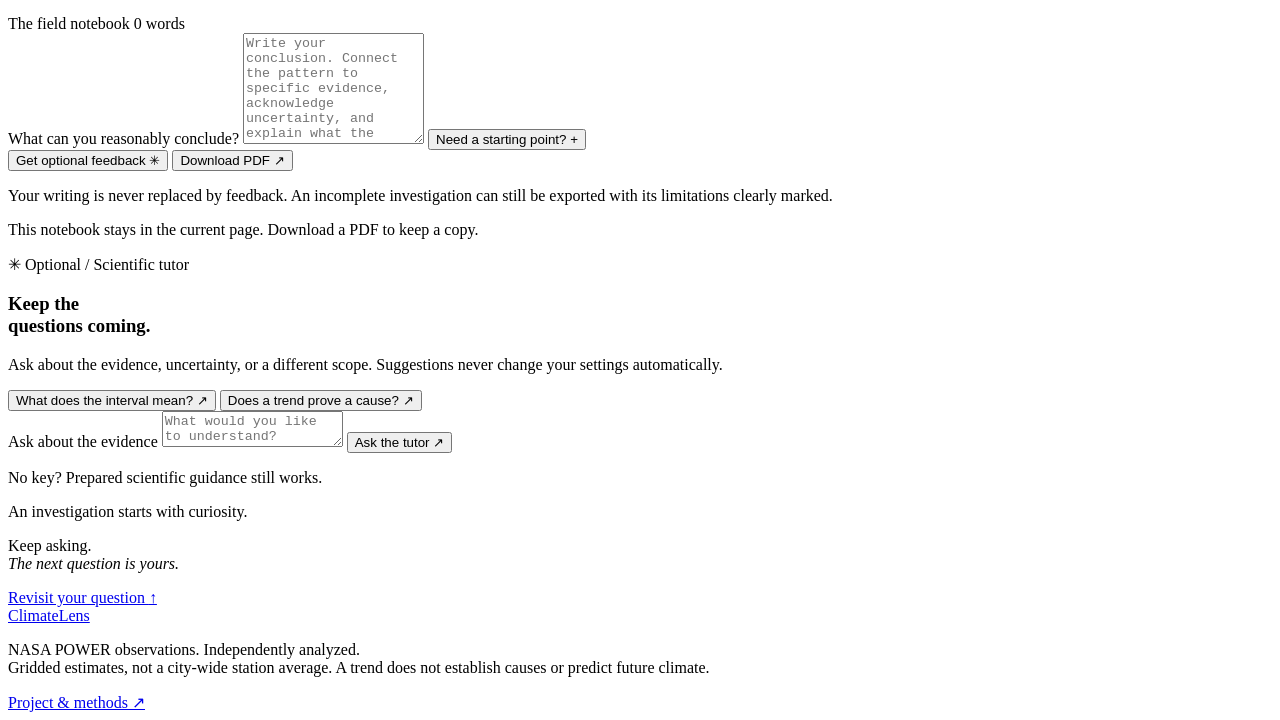
==== commit 80d45a03: "Add AI media watermarks and audio provenance" ====
--- a/app/static/index.html
+++ b/app/static/index.html
@@ -1,4 +1,5 @@
 <!doctype html>
+<!-- ClimateLens team project. Concept island art is AI-generated; see /static/AI_ASSETS.md. -->
 <html lang="en">
 <head>
 <meta charset="utf-8">
@@ -69,6 +70,7 @@
 </div>
 <div class="island-camera">
 <img class="island" src="/static/assets/singapore-island.webp" width="1536" height="1024" alt="Conceptual floating Singapore island with Marina Bay Sands, Supertrees, tropical gardens and a turquoise bay" fetchpriority="high">
+<span class="island-ai-stamp" aria-label="AI-generated illustration">AI-GENERATED ILLUSTRATION</span>
 </div>
 <div class="island-coordinate mono">+ SINGAPORE<br>
 <span>1.3521° N / 103.8198° E</span>
